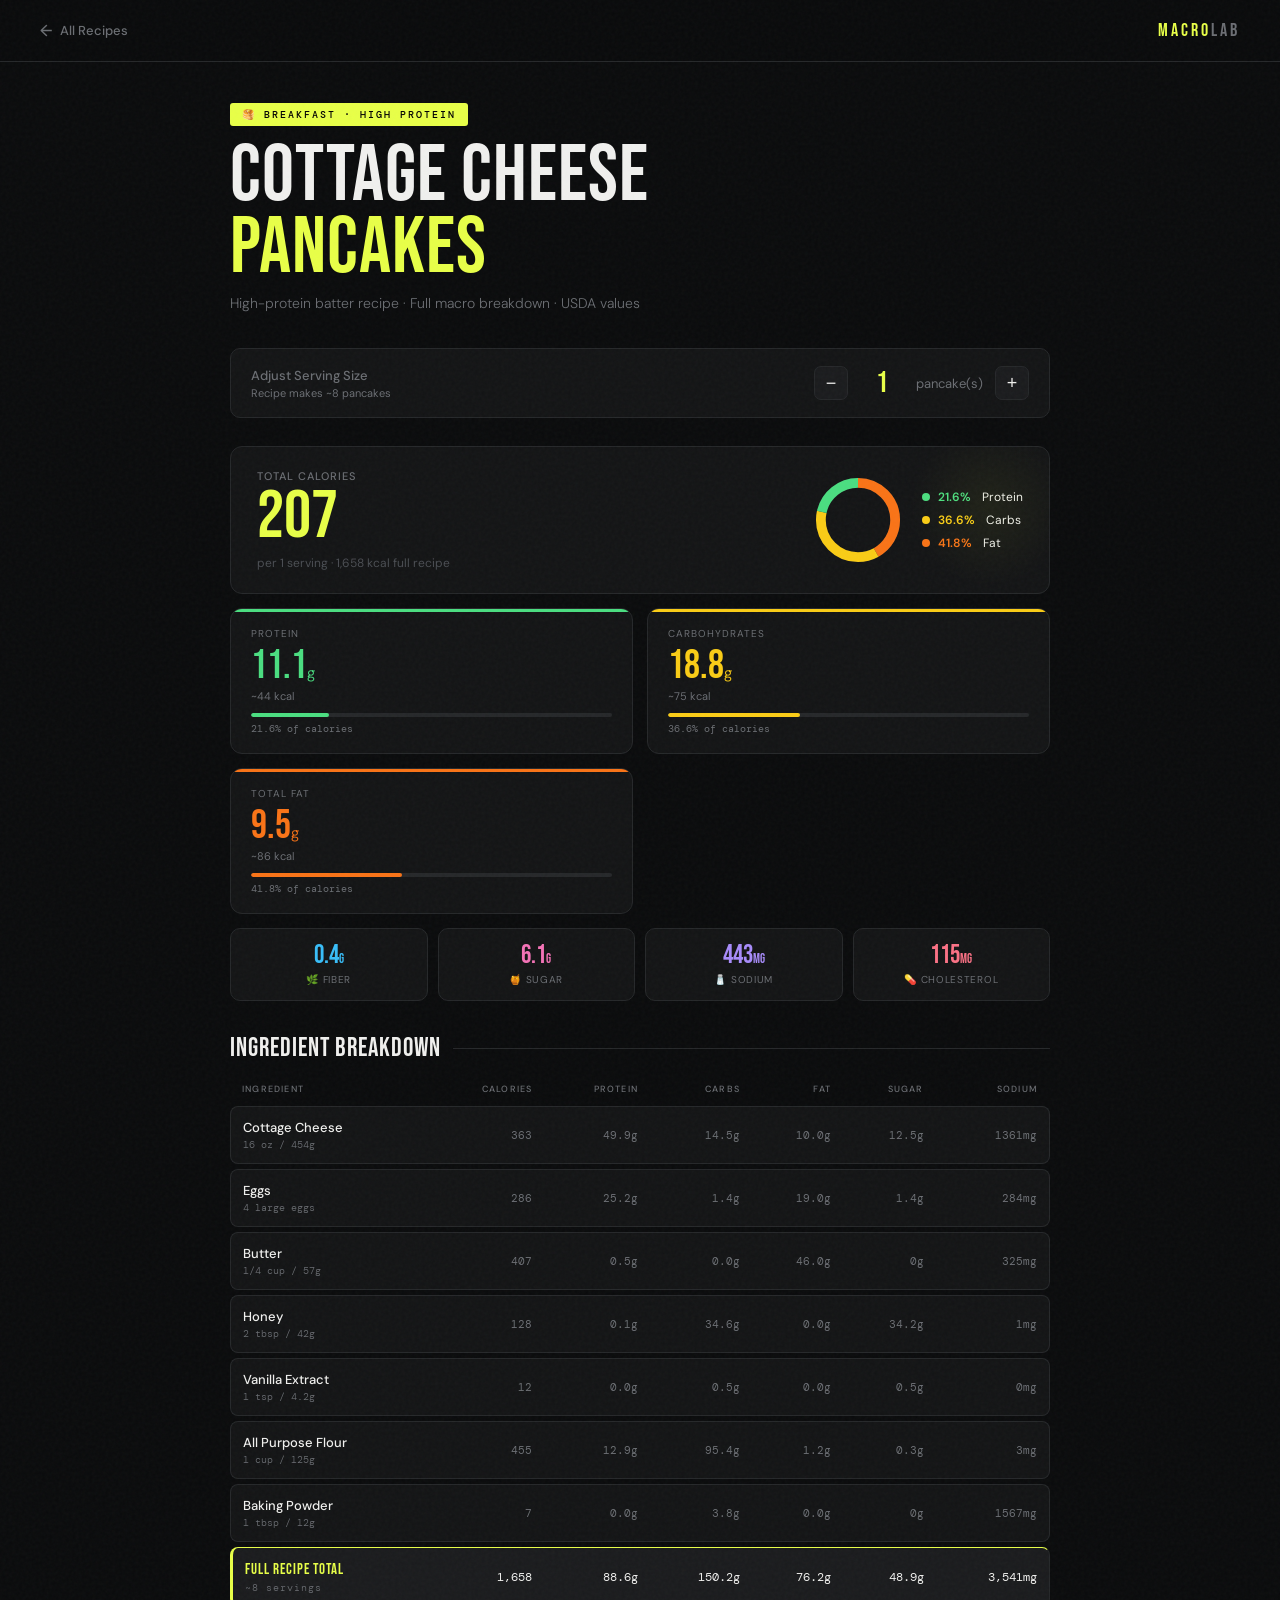
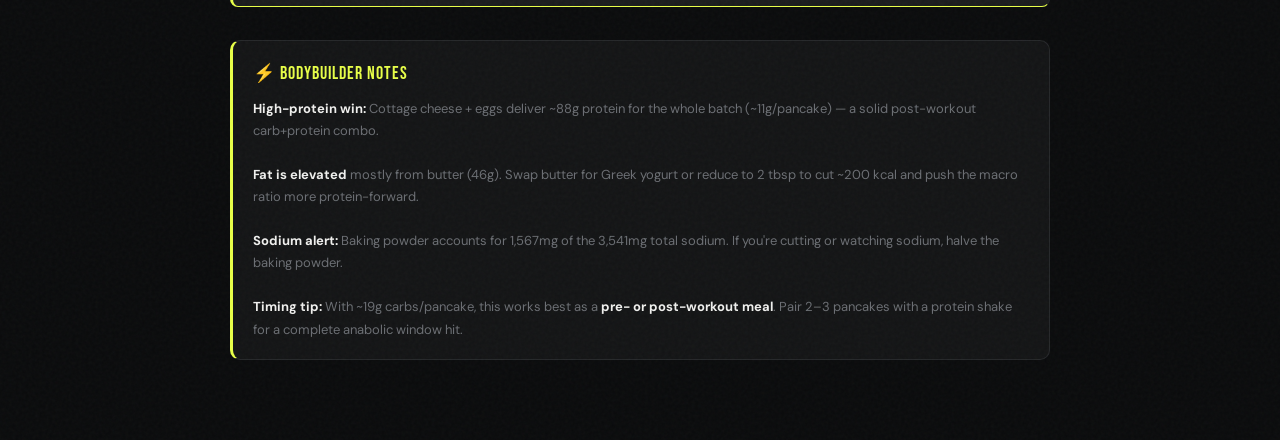
==== macro-lab/recipes/cottage-cheese-pancakes.html @ 325a2709 "added macro lab structure" ====
<!DOCTYPE html>
<html lang="en">
<head>
  <meta charset="UTF-8">
  <meta name="viewport" content="width=device-width, initial-scale=1.0">
  <title>Cottage Cheese Pancakes — MACRO LAB</title>
  <link rel="stylesheet" href="../styles/global.css">
  <style>
    /* Recipe-nav is slightly different from home nav */
    .recipe-nav {
      display: flex;
      align-items: center;
      justify-content: space-between;
      padding: 20px 40px;
      border-bottom: 1px solid var(--border);
      position: sticky; top: 0;
      background: rgba(10,11,12,0.92);
      backdrop-filter: blur(12px);
      z-index: 100;
    }
    @media (max-width: 640px) {
      .recipe-nav { padding: 16px 20px; }
    }
  </style>
</head>
<body class="fade-up">

  <!-- NAV -->
  <nav class="recipe-nav">
    <a href="../index.html" class="back-btn">
      <span class="back-arrow">←</span> All Recipes
    </a>
    <a href="../index.html" class="nav-logo" style="font-size:18px">MACRO<span>LAB</span></a>
  </nav>

  <div class="recipe-page-wrap">

    <!-- HEADER -->
    <div class="recipe-header">
      <div class="recipe-tag">🥞 Breakfast · High Protein</div>
      <div class="recipe-page-title">COTTAGE CHEESE<br><span>PANCAKES</span></div>
      <div class="recipe-page-sub">High-protein batter recipe · Full macro breakdown · USDA values</div>
    </div>

    <!-- SERVING TOGGLE -->
    <div class="serving-bar">
      <div>
        <div class="serving-label">Adjust Serving Size</div>
        <div class="serving-note">Recipe makes ~8 pancakes</div>
      </div>
      <div class="serving-controls">
        <button class="serving-btn serving-btn-minus">−</button>
        <div class="serving-count-display">1</div>
        <span class="serving-unit">pancake(s)</span>
        <button class="serving-btn serving-btn-plus">+</button>
      </div>
    </div>

    <!-- CALORIES + DONUT RING -->
    <div class="macro-hero">
      <div class="cal-card">
        <div>
          <div class="cal-label">Total Calories</div>
          <div class="cal-num" id="cal-display">207</div>
          <div class="cal-sub" id="cal-sub">per 1 serving · 1,658 kcal full recipe</div>
        </div>
        <div class="ring-wrap">
          <svg class="ring-svg" viewBox="0 0 90 90">
            <circle cx="45" cy="45" r="38" fill="none" stroke="#252729" stroke-width="10"/>
            <circle id="ring-fat"  cx="45" cy="45" r="38" fill="none" stroke="#f97316" stroke-width="10" stroke-dasharray="238.8" stroke-dashoffset="0" transform="rotate(-90 45 45)"/>
            <circle id="ring-carb" cx="45" cy="45" r="38" fill="none" stroke="#facc15" stroke-width="10" stroke-dasharray="238.8" stroke-dashoffset="0" transform="rotate(-90 45 45)"/>
            <circle id="ring-prot" cx="45" cy="45" r="38" fill="none" stroke="#4ade80" stroke-width="10" stroke-dasharray="238.8" stroke-dashoffset="0" transform="rotate(-90 45 45)"/>
          </svg>
          <div class="ring-legend">
            <div class="legend-item"><div class="legend-dot" style="background:#4ade80"></div><span style="color:#4ade80;font-weight:600">21.6%</span>&nbsp;Protein</div>
            <div class="legend-item"><div class="legend-dot" style="background:#facc15"></div><span style="color:#facc15;font-weight:600">36.6%</span>&nbsp;Carbs</div>
            <div class="legend-item"><div class="legend-dot" style="background:#f97316"></div><span style="color:#f97316;font-weight:600">41.8%</span>&nbsp;Fat</div>
          </div>
        </div>
      </div>

      <!-- PROTEIN -->
      <div class="macro-card">
        <div class="accent-line" style="background:var(--protein)"></div>
        <div class="m-label">Protein</div>
        <div class="m-val" style="color:var(--protein)"><span id="m-protein">11.1</span><span class="m-unit">g</span></div>
        <div class="m-cal" id="m-protein-cal">~44 kcal</div>
        <div class="m-pct-bar"><div class="m-pct-fill" style="background:var(--protein);width:21.6%"></div></div>
        <div class="m-pct-label">21.6% of calories</div>
      </div>

      <!-- CARBS -->
      <div class="macro-card">
        <div class="accent-line" style="background:var(--carbs)"></div>
        <div class="m-label">Carbohydrates</div>
        <div class="m-val" style="color:var(--carbs)"><span id="m-carbs">18.8</span><span class="m-unit">g</span></div>
        <div class="m-cal" id="m-carbs-cal">~75 kcal</div>
        <div class="m-pct-bar"><div class="m-pct-fill" style="background:var(--carbs);width:36.6%"></div></div>
        <div class="m-pct-label">36.6% of calories</div>
      </div>

      <!-- FAT -->
      <div class="macro-card">
        <div class="accent-line" style="background:var(--fat)"></div>
        <div class="m-label">Total Fat</div>
        <div class="m-val" style="color:var(--fat)"><span id="m-fat">9.5</span><span class="m-unit">g</span></div>
        <div class="m-cal" id="m-fat-cal">~86 kcal</div>
        <div class="m-pct-bar"><div class="m-pct-fill" style="background:var(--fat);width:41.8%"></div></div>
        <div class="m-pct-label">41.8% of calories</div>
      </div>
    </div>

    <!-- SECONDARY STATS -->
    <div class="secondary-grid">
      <div class="stat-card"><div class="s-val" id="s-fiber" style="color:var(--fiber)">0.4<span style="font-size:13px">g</span></div><div class="s-label">🌿 Fiber</div></div>
      <div class="stat-card"><div class="s-val" id="s-sugar" style="color:#f472b6">6.1<span style="font-size:13px">g</span></div><div class="s-label">🍯 Sugar</div></div>
      <div class="stat-card"><div class="s-val" id="s-sodium" style="color:#a78bfa">443<span style="font-size:13px">mg</span></div><div class="s-label">🧂 Sodium</div></div>
      <div class="stat-card"><div class="s-val" id="s-chol" style="color:#fb7185">115<span style="font-size:13px">mg</span></div><div class="s-label">💊 Cholesterol</div></div>
    </div>

    <!-- INGREDIENT TABLE -->
    <div class="r-section-title">Ingredient Breakdown</div>
    <table class="ing-table">
      <thead>
        <tr>
          <th>Ingredient</th>
          <th>Calories</th>
          <th>Protein</th>
          <th>Carbs</th>
          <th>Fat</th>
          <th>Sugar</th>
          <th>Sodium</th>
        </tr>
      </thead>
      <tbody>
        <tr><td>Cottage Cheese<span class="ing-sub">16 oz / 454g</span></td><td>363</td><td>49.9g</td><td>14.5g</td><td>10.0g</td><td>12.5g</td><td>1361mg</td></tr>
        <tr><td>Eggs<span class="ing-sub">4 large eggs</span></td><td>286</td><td>25.2g</td><td>1.4g</td><td>19.0g</td><td>1.4g</td><td>284mg</td></tr>
        <tr><td>Butter<span class="ing-sub">1/4 cup / 57g</span></td><td>407</td><td>0.5g</td><td>0.0g</td><td>46.0g</td><td>0g</td><td>325mg</td></tr>
        <tr><td>Honey<span class="ing-sub">2 tbsp / 42g</span></td><td>128</td><td>0.1g</td><td>34.6g</td><td>0.0g</td><td>34.2g</td><td>1mg</td></tr>
        <tr><td>Vanilla Extract<span class="ing-sub">1 tsp / 4.2g</span></td><td>12</td><td>0.0g</td><td>0.5g</td><td>0.0g</td><td>0.5g</td><td>0mg</td></tr>
        <tr><td>All Purpose Flour<span class="ing-sub">1 cup / 125g</span></td><td>455</td><td>12.9g</td><td>95.4g</td><td>1.2g</td><td>0.3g</td><td>3mg</td></tr>
        <tr><td>Baking Powder<span class="ing-sub">1 tbsp / 12g</span></td><td>7</td><td>0.0g</td><td>3.8g</td><td>0.0g</td><td>0g</td><td>1567mg</td></tr>
        <tr class="totals-row"><td>FULL RECIPE TOTAL<span class="ing-sub">~8 servings</span></td><td>1,658</td><td>88.6g</td><td>150.2g</td><td>76.2g</td><td>48.9g</td><td>3,541mg</td></tr>
      </tbody>
    </table>

    <!-- BODYBUILDER NOTES -->
    <div class="tip-box">
      <div class="tip-title">⚡ Bodybuilder Notes</div>
      <strong>High-protein win:</strong> Cottage cheese + eggs deliver ~88g protein for the whole batch (~11g/pancake) — a solid post-workout carb+protein combo.<br><br>
      <strong>Fat is elevated</strong> mostly from butter (46g). Swap butter for Greek yogurt or reduce to 2 tbsp to cut ~200 kcal and push the macro ratio more protein-forward.<br><br>
      <strong>Sodium alert:</strong> Baking powder accounts for 1,567mg of the 3,541mg total sodium. If you're cutting or watching sodium, halve the baking powder.<br><br>
      <strong>Timing tip:</strong> With ~19g carbs/pancake, this works best as a <strong>pre- or post-workout meal</strong>. Pair 2–3 pancakes with a protein shake for a complete anabolic window hit.
    </div>

  </div><!-- end .recipe-page-wrap -->

  <script src="../js/nav.js"></script>
  <script>
    // ── RECIPE DATA ──────────────────────────────────────────
    const FULL = {
      cal: 1658, protein: 88.6, carbs: 150.2, fat: 76.2,
      fiber: 3.5, sugar: 48.9, sodium: 3541, chol: 920
    };
    const SERVINGS_TOTAL = 8;

    // ── DONUT RING ───────────────────────────────────────────
    renderDonutRing([
      { id: 'ring-fat',  pct: 0.418, color: '#f97316' },
      { id: 'ring-carb', pct: 0.366, color: '#facc15' },
      { id: 'ring-prot', pct: 0.216, color: '#4ade80' },
    ]);

    // ── SERVING SCALER ───────────────────────────────────────
    function updateDisplay(serving, total, data) {
      const s = serving, f = total;
      const fmt = v => v.toFixed(1);
      document.getElementById('cal-display').textContent    = Math.round(data.cal * s / f);
      document.getElementById('cal-sub').textContent        = `per ${s} serving(s) · 1,658 kcal full recipe`;
      document.getElementById('m-protein').textContent      = fmt(data.protein * s / f);
      document.getElementById('m-carbs').textContent        = fmt(data.carbs   * s / f);
      document.getElementById('m-fat').textContent          = fmt(data.fat     * s / f);
      document.getElementById('m-protein-cal').textContent  = `~${Math.round(data.protein * s / f * 4)} kcal`;
      document.getElementById('m-carbs-cal').textContent    = `~${Math.round(data.carbs   * s / f * 4)} kcal`;
      document.getElementById('m-fat-cal').textContent      = `~${Math.round(data.fat     * s / f * 9)} kcal`;
      document.getElementById('s-fiber').innerHTML  = fmt(data.fiber  * s / f) + '<span style="font-size:13px">g</span>';
      document.getElementById('s-sugar').innerHTML  = fmt(data.sugar  * s / f) + '<span style="font-size:13px">g</span>';
      document.getElementById('s-sodium').innerHTML = Math.round(data.sodium * s / f) + '<span style="font-size:13px">mg</span>';
      document.getElementById('s-chol').innerHTML   = Math.round(data.chol   * s / f) + '<span style="font-size:13px">mg</span>';
    }

    initServingScaler({
      total: FULL,
      servingsTotal: SERVINGS_TOTAL,
      update: updateDisplay
    });
  </script>

</body>
</html>
---- macro-lab/styles/global.css ----
/* ============================================================
   MACRO LAB — Global Styles
   Shared across index.html and all recipe pages
   ============================================================ */

@import url('https://fonts.googleapis.com/css2?family=Bebas+Neue&family=DM+Sans:ital,wght@0,300;0,400;0,500;0,600;1,300&family=DM+Mono:wght@400;500&display=swap');

:root {
  --bg: #0a0b0c;
  --surface: #131415;
  --surface2: #1a1b1d;
  --surface3: #212224;
  --border: #252729;
  --border2: #2e3032;
  --protein: #4ade80;
  --carbs: #facc15;
  --fat: #f97316;
  --fiber: #38bdf8;
  --accent: #e8ff47;
  --accent2: #c8df27;
  --text: #f0f0ee;
  --muted: #6b6e73;
  --muted2: #4a4d52;
}

* { margin: 0; padding: 0; box-sizing: border-box; }

body {
  background: var(--bg);
  color: var(--text);
  font-family: 'DM Sans', sans-serif;
  min-height: 100vh;
  overflow-x: hidden;
}

/* NOISE OVERLAY */
body::before {
  content: '';
  position: fixed; inset: 0;
  background-image: url("data:image/svg+xml,%3Csvg viewBox='0 0 512 512' xmlns='http://www.w3.org/2000/svg'%3E%3Cfilter id='n'%3E%3CfeTurbulence type='fractalNoise' baseFrequency='0.75' numOctaves='4' stitchTiles='stitch'/%3E%3C/filter%3E%3Crect width='100%25' height='100%25' filter='url(%23n)' opacity='0.035'/%3E%3C/svg%3E");
  pointer-events: none; z-index: 9999;
}

/* FADE IN ANIMATION */
@keyframes fadeUp {
  from { opacity: 0; transform: translateY(20px); }
  to   { opacity: 1; transform: translateY(0); }
}
.fade-up { animation: fadeUp 0.5s ease both; }

/* ============================================================
   SHARED NAV
   ============================================================ */
.nav {
  display: flex;
  align-items: center;
  justify-content: space-between;
  padding: 24px 40px;
  border-bottom: 1px solid var(--border);
  position: sticky; top: 0;
  background: rgba(10,11,12,0.92);
  backdrop-filter: blur(12px);
  z-index: 100;
}
.nav-logo {
  font-family: 'Bebas Neue', sans-serif;
  font-size: 24px;
  letter-spacing: 3px;
  color: var(--accent);
  text-decoration: none;
}
.nav-logo span { color: var(--muted); }

.btn-add {
  background: var(--accent);
  color: #000;
  border: none;
  font-family: 'DM Mono', monospace;
  font-size: 11px;
  font-weight: 500;
  letter-spacing: 1.5px;
  padding: 10px 18px;
  border-radius: 6px;
  cursor: pointer;
  text-transform: uppercase;
  transition: all 0.15s;
  text-decoration: none;
  display: inline-block;
}
.btn-add:hover { background: var(--accent2); transform: translateY(-1px); }

.back-btn {
  display: flex;
  align-items: center;
  gap: 8px;
  font-size: 13px;
  font-weight: 500;
  color: var(--muted);
  cursor: pointer;
  border: none;
  background: none;
  transition: color 0.15s;
  padding: 0;
  text-decoration: none;
}
.back-btn:hover { color: var(--text); }
.back-btn:hover .back-arrow { transform: translateX(-3px); }
.back-arrow { font-size: 16px; transition: transform 0.15s; display: inline-block; }

/* ============================================================
   RECIPE PAGE — Macro Dashboard Styles
   Used by every recipe page
   ============================================================ */
.recipe-page-wrap { max-width: 900px; margin: 0 auto; padding: 40px 40px 80px; }

.recipe-header { margin-bottom: 36px; }
.recipe-tag {
  display: inline-flex;
  align-items: center;
  gap: 6px;
  background: var(--accent);
  color: #000;
  font-family: 'DM Mono', monospace;
  font-size: 10px;
  font-weight: 500;
  letter-spacing: 2px;
  padding: 5px 12px;
  border-radius: 3px;
  margin-bottom: 14px;
  text-transform: uppercase;
}
.recipe-page-title {
  font-family: 'Bebas Neue', sans-serif;
  font-size: clamp(48px, 7vw, 80px);
  line-height: 0.9;
  letter-spacing: 1px;
  margin-bottom: 10px;
}
.recipe-page-title span { color: var(--accent); }
.recipe-page-sub { color: var(--muted); font-size: 14px; font-weight: 300; }

/* SERVING TOGGLE */
.serving-bar {
  background: var(--surface);
  border: 1px solid var(--border);
  border-radius: 10px;
  padding: 16px 20px;
  display: flex;
  align-items: center;
  justify-content: space-between;
  margin-bottom: 28px;
  flex-wrap: wrap;
  gap: 12px;
}
.serving-label { font-size: 13px; color: var(--muted); font-weight: 500; }
.serving-note  { font-size: 11px; color: var(--muted); margin-top: 2px; }
.serving-controls { display: flex; align-items: center; gap: 12px; }
.serving-btn {
  width: 34px; height: 34px;
  border-radius: 7px;
  border: 1px solid var(--border);
  background: var(--surface2);
  color: var(--text);
  font-size: 18px;
  cursor: pointer;
  display: flex; align-items: center; justify-content: center;
  transition: all 0.15s;
}
.serving-btn:hover { border-color: var(--accent); color: var(--accent); }
.serving-count-display {
  font-family: 'Bebas Neue', sans-serif;
  font-size: 30px;
  min-width: 44px;
  text-align: center;
  color: var(--accent);
}
.serving-unit { color: var(--muted); font-size: 13px; }

/* MACRO HERO GRID */
.macro-hero { display: grid; grid-template-columns: 1fr 1fr; gap: 14px; margin-bottom: 14px; }

.cal-card {
  grid-column: 1 / -1;
  background: var(--surface);
  border: 1px solid var(--border);
  border-radius: 12px;
  padding: 22px 26px;
  display: flex;
  align-items: center;
  justify-content: space-between;
  position: relative;
  overflow: hidden;
}
.cal-card::before {
  content: '';
  position: absolute; right: -20px; top: -20px;
  width: 160px; height: 160px;
  background: radial-gradient(circle, rgba(232,255,71,0.06) 0%, transparent 70%);
  border-radius: 50%;
  pointer-events: none;
}
.cal-num {
  font-family: 'Bebas Neue', sans-serif;
  font-size: 68px;
  line-height: 1;
  color: var(--accent);
}
.cal-label { font-size: 11px; color: var(--muted); font-weight: 500; letter-spacing: 1px; text-transform: uppercase; }
.cal-sub    { font-size: 12px; color: var(--muted2); margin-top: 4px; }

.ring-wrap  { display: flex; align-items: center; gap: 20px; }
.ring-svg   { width: 88px; height: 88px; }
.ring-legend { display: flex; flex-direction: column; gap: 7px; }
.legend-item { display: flex; align-items: center; gap: 8px; font-size: 12px; }
.legend-dot  { width: 8px; height: 8px; border-radius: 50%; flex-shrink: 0; }

/* MACRO CARDS */
.macro-card {
  background: var(--surface);
  border: 1px solid var(--border);
  border-radius: 12px;
  padding: 18px 20px;
  position: relative;
  overflow: hidden;
}
.macro-card .accent-line {
  position: absolute; top: 0; left: 0; right: 0;
  height: 3px; border-radius: 12px 12px 0 0;
}
.macro-card .m-label { font-size: 10px; color: var(--muted); letter-spacing: 1px; text-transform: uppercase; margin-bottom: 6px; }
.macro-card .m-val   { font-family: 'Bebas Neue', sans-serif; font-size: 40px; line-height: 1; margin-bottom: 3px; }
.macro-card .m-unit  { font-family: 'DM Sans', sans-serif; font-size: 15px; font-weight: 300; }
.macro-card .m-cal   { font-size: 11px; color: var(--muted); margin-bottom: 10px; }
.macro-card .m-pct-bar  { height: 4px; background: var(--border); border-radius: 4px; overflow: hidden; }
.macro-card .m-pct-fill { height: 100%; border-radius: 4px; transition: width 0.6s cubic-bezier(.4,0,.2,1); }
.macro-card .m-pct-label { font-size: 10px; color: var(--muted); margin-top: 5px; font-family: 'DM Mono', monospace; }

/* SECONDARY STAT CARDS */
.secondary-grid { display: grid; grid-template-columns: repeat(4,1fr); gap: 10px; margin-top: 14px; }
.stat-card {
  background: var(--surface); border: 1px solid var(--border);
  border-radius: 10px; padding: 14px; text-align: center;
}
.stat-card .s-val  { font-family: 'Bebas Neue', sans-serif; font-size: 26px; line-height: 1; }
.stat-card .s-label { font-size: 10px; color: var(--muted); margin-top: 4px; text-transform: uppercase; letter-spacing: 0.7px; }

/* INGREDIENT TABLE */
.r-section-title {
  font-family: 'Bebas Neue', sans-serif;
  font-size: 26px; letter-spacing: 1px;
  margin: 32px 0 14px; color: var(--text);
  display: flex; align-items: center; gap: 12px;
}
.r-section-title::after { content: ''; flex: 1; height: 1px; background: var(--border); }

.ing-table { width: 100%; border-collapse: separate; border-spacing: 0 5px; }
.ing-table th {
  font-size: 9px; color: var(--muted); text-transform: uppercase;
  letter-spacing: 1.2px; padding: 0 12px 6px; text-align: right; font-weight: 500;
}
.ing-table th:first-child { text-align: left; }
.ing-table td {
  background: var(--surface); padding: 12px;
  text-align: right; font-family: 'DM Mono', monospace;
  font-size: 11px; color: var(--muted);
  border-top: 1px solid var(--border); border-bottom: 1px solid var(--border);
}
.ing-table td:first-child {
  text-align: left; font-family: 'DM Sans', sans-serif;
  font-size: 13px; color: var(--text); font-weight: 500;
  border-left: 1px solid var(--border); border-radius: 8px 0 0 8px;
}
.ing-table td:last-child { border-right: 1px solid var(--border); border-radius: 0 8px 8px 0; }
.ing-sub { font-size: 10px; color: var(--muted); font-weight: 300; font-family: 'DM Mono', monospace; display: block; margin-top: 2px; }
.totals-row td { background: var(--surface2); color: var(--text); border-color: var(--accent); font-size: 12px; }
.totals-row td:first-child {
  font-family: 'Bebas Neue', sans-serif; font-size: 15px;
  letter-spacing: 1px; color: var(--accent); border-left: 3px solid var(--accent);
}

/* TIP BOX */
.tip-box {
  background: var(--surface); border: 1px solid var(--border);
  border-left: 3px solid var(--accent); border-radius: 10px;
  padding: 18px 20px; margin-top: 28px;
  font-size: 13px; line-height: 1.7; color: var(--muted);
}
.tip-box strong { color: var(--text); }
.tip-title { font-family: 'Bebas Neue', sans-serif; font-size: 18px; color: var(--accent); margin-bottom: 8px; letter-spacing: 1px; }

/* ============================================================
   RESPONSIVE
   ============================================================ */
@media (max-width: 640px) {
  .nav, .recipe-nav { padding: 16px 20px; }
  .macro-hero { grid-template-columns: 1fr; }
  .secondary-grid { grid-template-columns: repeat(2,1fr); }
  .recipe-page-wrap { padding: 24px 20px 60px; }
  .cal-card { flex-direction: column; align-items: flex-start; gap: 16px; }
}
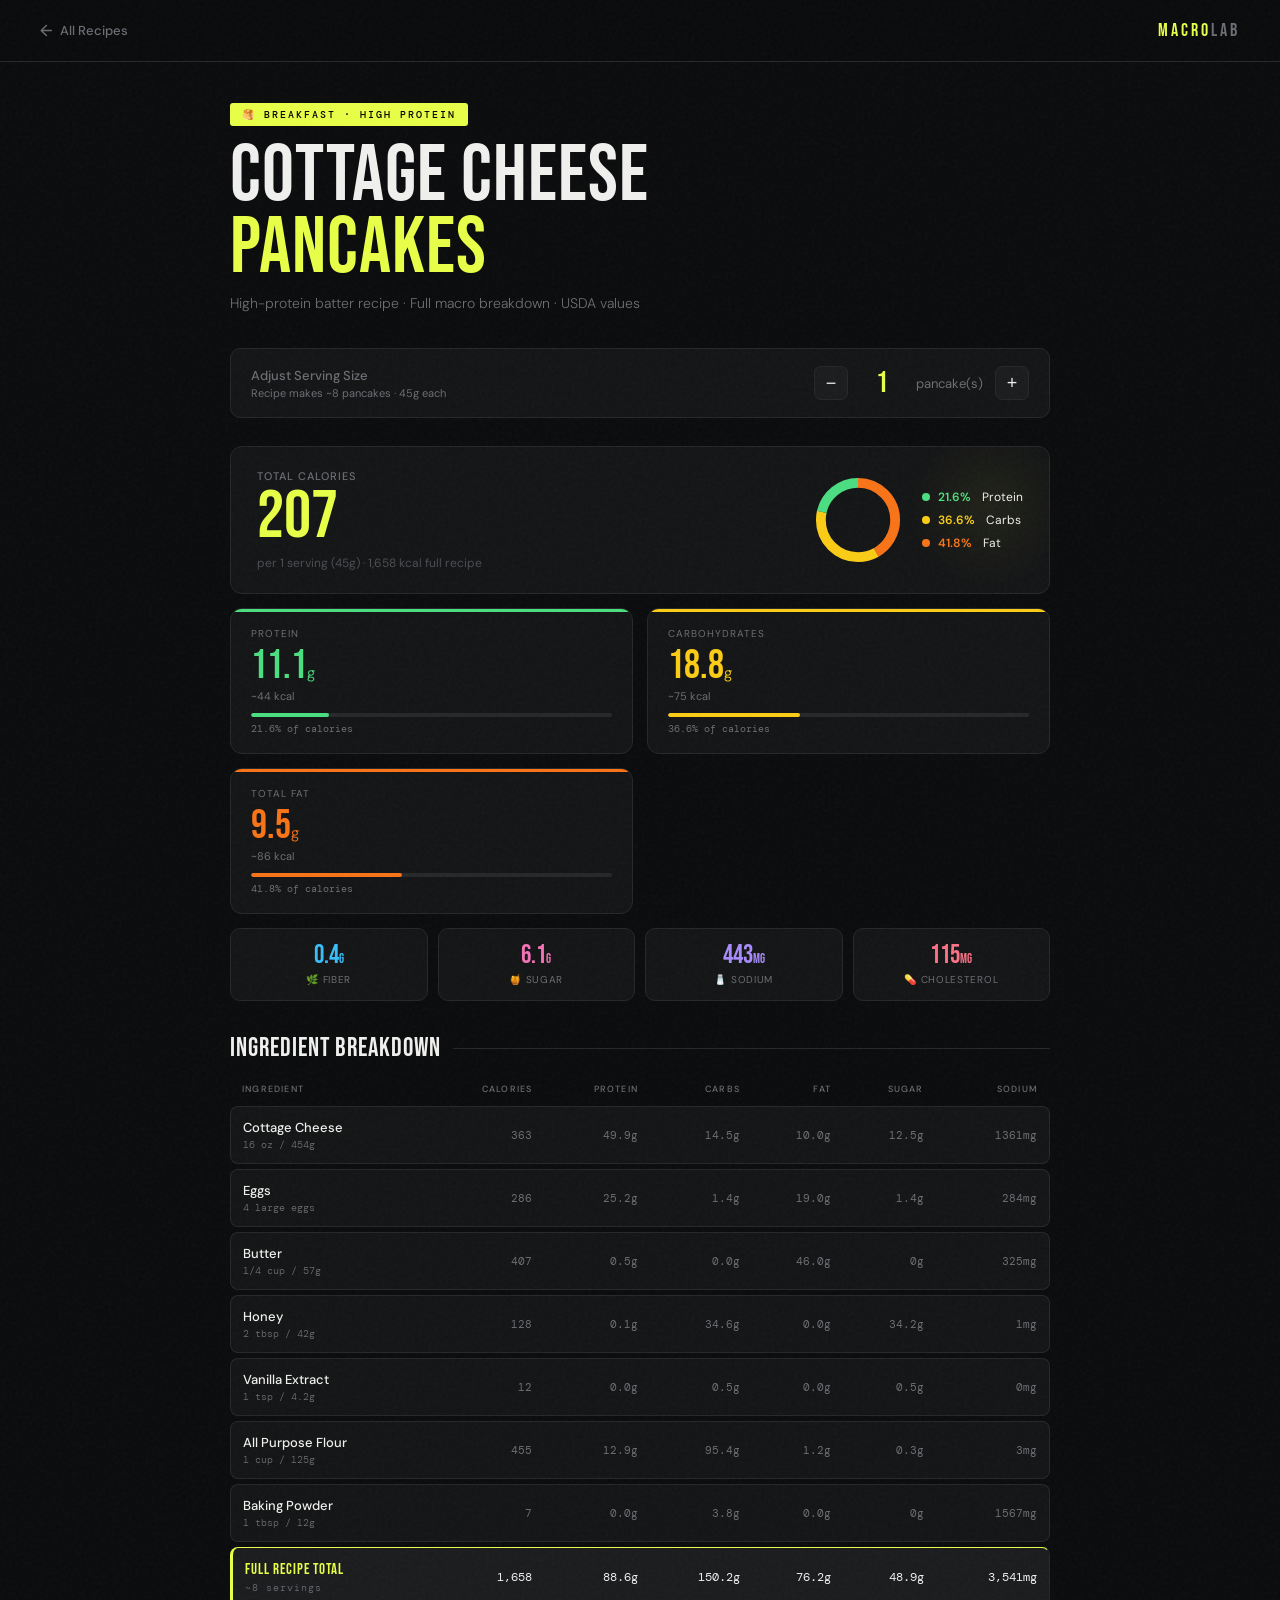
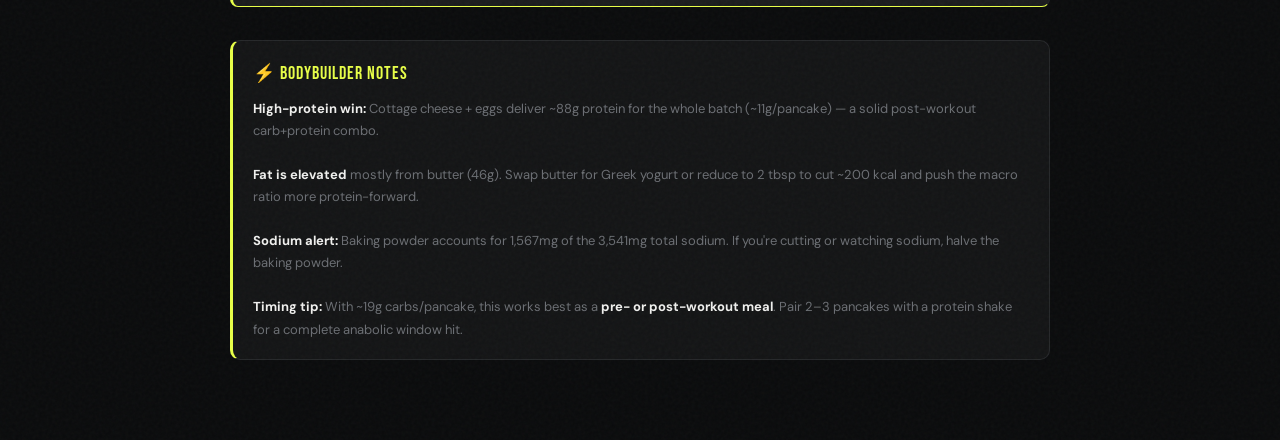
==== commit 585da5bf: "added new recipe and fixed cottage cheese recipe" ====
--- a/macro-lab/recipes/cottage-cheese-pancakes.html
+++ b/macro-lab/recipes/cottage-cheese-pancakes.html
@@ -46,7 +46,7 @@
     <div class="serving-bar">
       <div>
         <div class="serving-label">Adjust Serving Size</div>
-        <div class="serving-note">Recipe makes ~8 pancakes</div>
+        <div class="serving-note">Recipe makes ~8 pancakes · 45g each</div>
       </div>
       <div class="serving-controls">
         <button class="serving-btn serving-btn-minus">−</button>
@@ -62,7 +62,7 @@
         <div>
           <div class="cal-label">Total Calories</div>
           <div class="cal-num" id="cal-display">207</div>
-          <div class="cal-sub" id="cal-sub">per 1 serving · 1,658 kcal full recipe</div>
+          <div class="cal-sub" id="cal-sub">per 1 serving (45g) · 1,658 kcal full recipe</div>
         </div>
         <div class="ring-wrap">
           <svg class="ring-svg" viewBox="0 0 90 90">
@@ -176,7 +176,7 @@
       const s = serving, f = total;
       const fmt = v => v.toFixed(1);
       document.getElementById('cal-display').textContent    = Math.round(data.cal * s / f);
-      document.getElementById('cal-sub').textContent        = `per ${s} serving(s) · 1,658 kcal full recipe`;
+      document.getElementById('cal-sub').textContent        = `per ${s} serving(s) (${s * 45}g) · 1,658 kcal full recipe`;
       document.getElementById('m-protein').textContent      = fmt(data.protein * s / f);
       document.getElementById('m-carbs').textContent        = fmt(data.carbs   * s / f);
       document.getElementById('m-fat').textContent          = fmt(data.fat     * s / f);
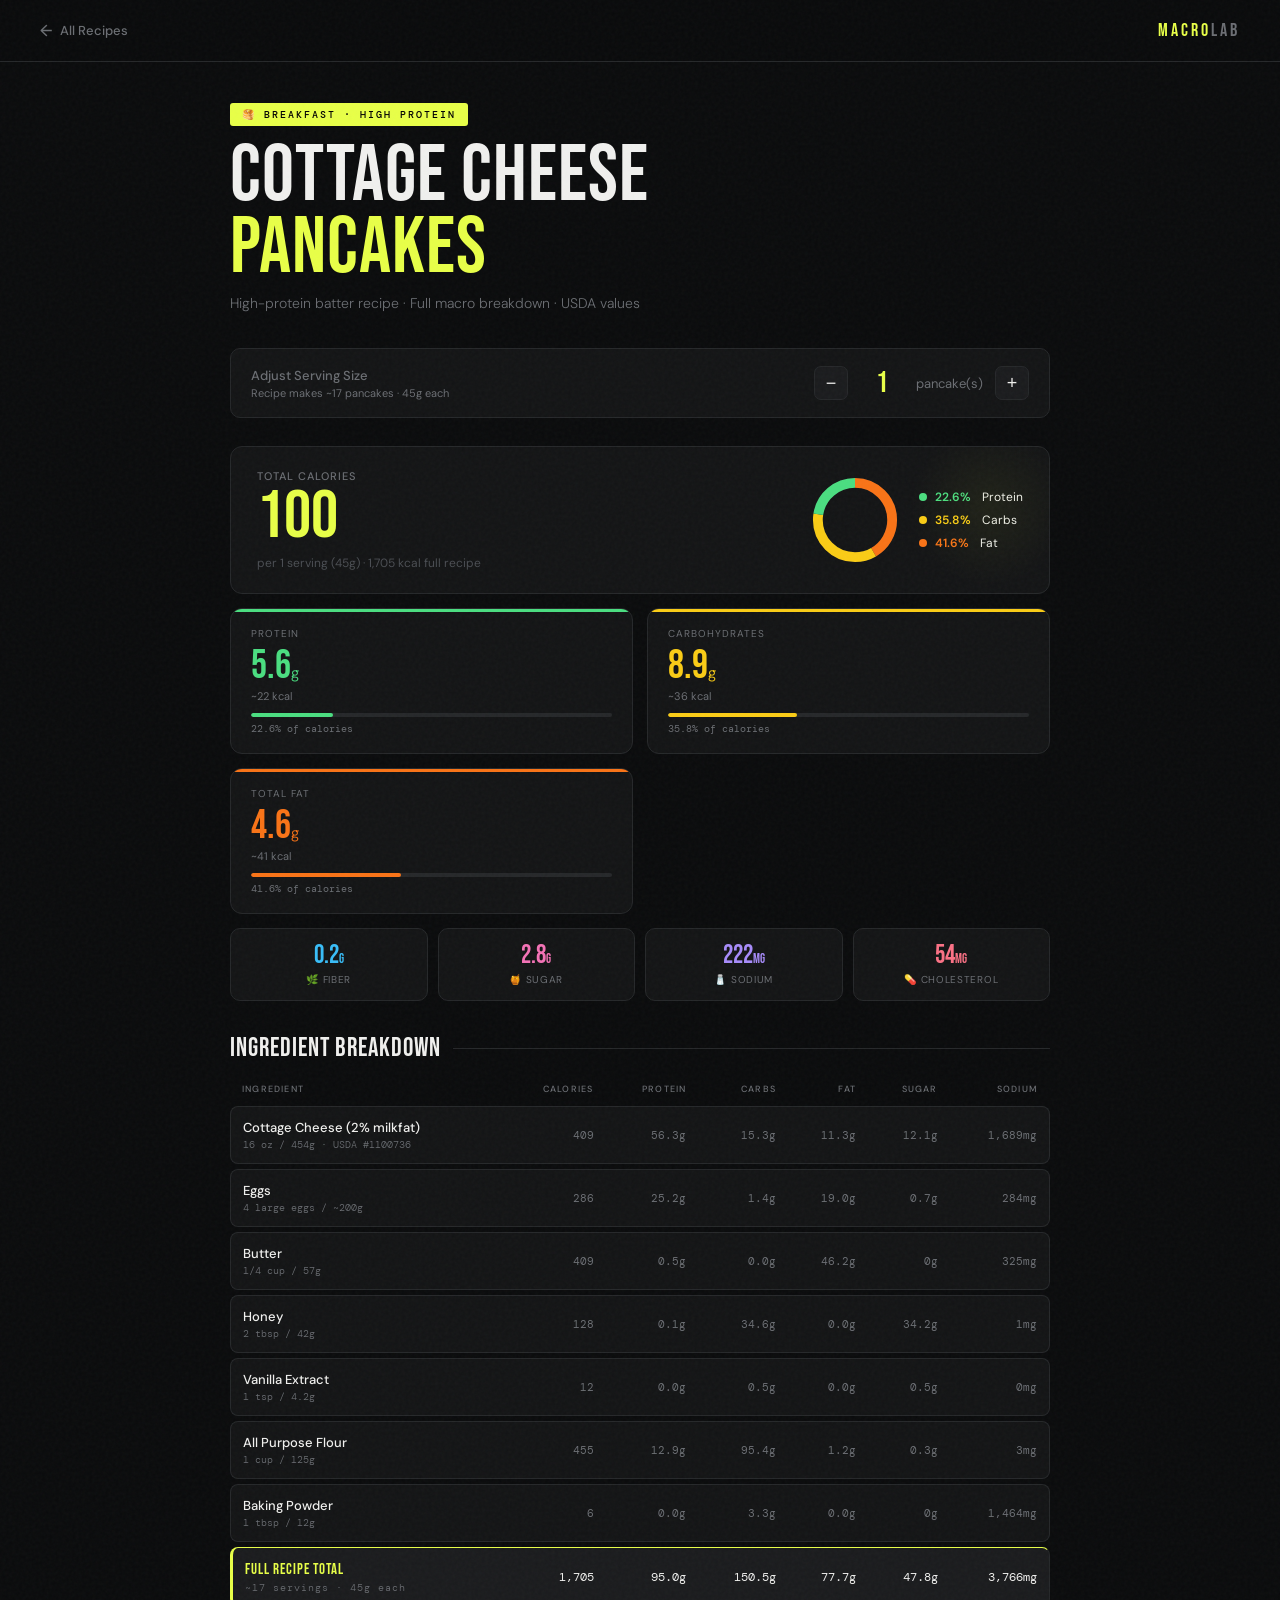
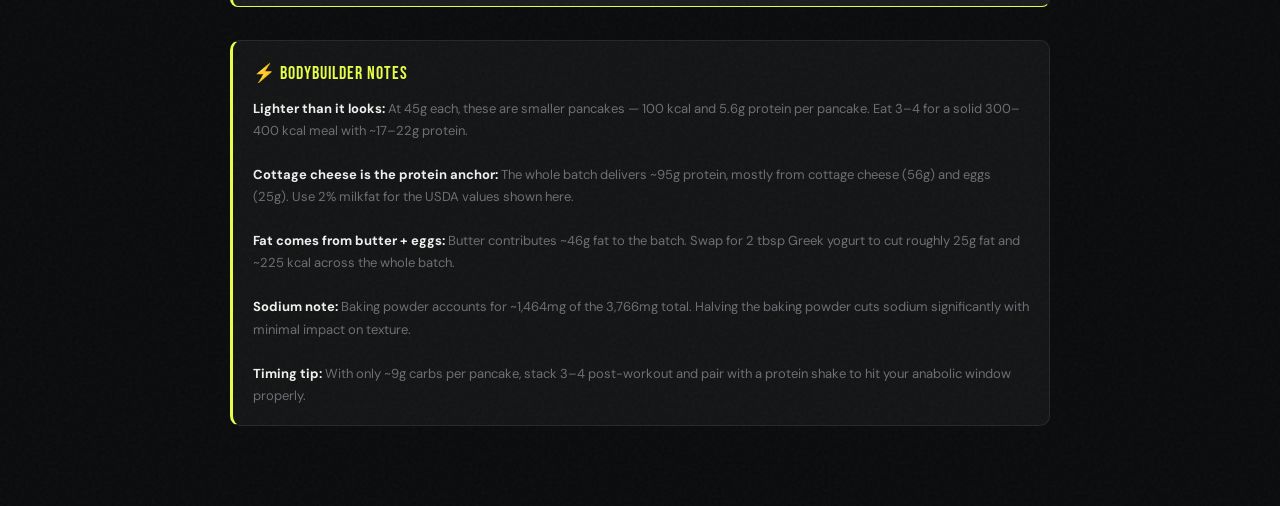
==== commit b93e5d75: "corrected recipe" ====
--- a/macro-lab/recipes/cottage-cheese-pancakes.html
+++ b/macro-lab/recipes/cottage-cheese-pancakes.html
@@ -46,7 +46,7 @@
     <div class="serving-bar">
       <div>
         <div class="serving-label">Adjust Serving Size</div>
-        <div class="serving-note">Recipe makes ~8 pancakes · 45g each</div>
+        <div class="serving-note">Recipe makes ~17 pancakes · 45g each</div>
       </div>
       <div class="serving-controls">
         <button class="serving-btn serving-btn-minus">−</button>
@@ -61,8 +61,8 @@
       <div class="cal-card">
         <div>
           <div class="cal-label">Total Calories</div>
-          <div class="cal-num" id="cal-display">207</div>
-          <div class="cal-sub" id="cal-sub">per 1 serving (45g) · 1,658 kcal full recipe</div>
+          <div class="cal-num" id="cal-display">100</div>
+          <div class="cal-sub" id="cal-sub">per 1 serving (45g) · 1,705 kcal full recipe</div>
         </div>
         <div class="ring-wrap">
           <svg class="ring-svg" viewBox="0 0 90 90">
@@ -72,9 +72,9 @@
             <circle id="ring-prot" cx="45" cy="45" r="38" fill="none" stroke="#4ade80" stroke-width="10" stroke-dasharray="238.8" stroke-dashoffset="0" transform="rotate(-90 45 45)"/>
           </svg>
           <div class="ring-legend">
-            <div class="legend-item"><div class="legend-dot" style="background:#4ade80"></div><span style="color:#4ade80;font-weight:600">21.6%</span>&nbsp;Protein</div>
-            <div class="legend-item"><div class="legend-dot" style="background:#facc15"></div><span style="color:#facc15;font-weight:600">36.6%</span>&nbsp;Carbs</div>
-            <div class="legend-item"><div class="legend-dot" style="background:#f97316"></div><span style="color:#f97316;font-weight:600">41.8%</span>&nbsp;Fat</div>
+            <div class="legend-item"><div class="legend-dot" style="background:#4ade80"></div><span style="color:#4ade80;font-weight:600">22.6%</span>&nbsp;Protein</div>
+            <div class="legend-item"><div class="legend-dot" style="background:#facc15"></div><span style="color:#facc15;font-weight:600">35.8%</span>&nbsp;Carbs</div>
+            <div class="legend-item"><div class="legend-dot" style="background:#f97316"></div><span style="color:#f97316;font-weight:600">41.6%</span>&nbsp;Fat</div>
           </div>
         </div>
       </div>
@@ -83,39 +83,39 @@
       <div class="macro-card">
         <div class="accent-line" style="background:var(--protein)"></div>
         <div class="m-label">Protein</div>
-        <div class="m-val" style="color:var(--protein)"><span id="m-protein">11.1</span><span class="m-unit">g</span></div>
-        <div class="m-cal" id="m-protein-cal">~44 kcal</div>
-        <div class="m-pct-bar"><div class="m-pct-fill" style="background:var(--protein);width:21.6%"></div></div>
-        <div class="m-pct-label">21.6% of calories</div>
+        <div class="m-val" style="color:var(--protein)"><span id="m-protein">5.6</span><span class="m-unit">g</span></div>
+        <div class="m-cal" id="m-protein-cal">~22 kcal</div>
+        <div class="m-pct-bar"><div class="m-pct-fill" style="background:var(--protein);width:22.6%"></div></div>
+        <div class="m-pct-label">22.6% of calories</div>
       </div>
 
       <!-- CARBS -->
       <div class="macro-card">
         <div class="accent-line" style="background:var(--carbs)"></div>
         <div class="m-label">Carbohydrates</div>
-        <div class="m-val" style="color:var(--carbs)"><span id="m-carbs">18.8</span><span class="m-unit">g</span></div>
-        <div class="m-cal" id="m-carbs-cal">~75 kcal</div>
-        <div class="m-pct-bar"><div class="m-pct-fill" style="background:var(--carbs);width:36.6%"></div></div>
-        <div class="m-pct-label">36.6% of calories</div>
+        <div class="m-val" style="color:var(--carbs)"><span id="m-carbs">8.9</span><span class="m-unit">g</span></div>
+        <div class="m-cal" id="m-carbs-cal">~36 kcal</div>
+        <div class="m-pct-bar"><div class="m-pct-fill" style="background:var(--carbs);width:35.8%"></div></div>
+        <div class="m-pct-label">35.8% of calories</div>
       </div>
 
       <!-- FAT -->
       <div class="macro-card">
         <div class="accent-line" style="background:var(--fat)"></div>
         <div class="m-label">Total Fat</div>
-        <div class="m-val" style="color:var(--fat)"><span id="m-fat">9.5</span><span class="m-unit">g</span></div>
-        <div class="m-cal" id="m-fat-cal">~86 kcal</div>
-        <div class="m-pct-bar"><div class="m-pct-fill" style="background:var(--fat);width:41.8%"></div></div>
-        <div class="m-pct-label">41.8% of calories</div>
+        <div class="m-val" style="color:var(--fat)"><span id="m-fat">4.6</span><span class="m-unit">g</span></div>
+        <div class="m-cal" id="m-fat-cal">~41 kcal</div>
+        <div class="m-pct-bar"><div class="m-pct-fill" style="background:var(--fat);width:41.6%"></div></div>
+        <div class="m-pct-label">41.6% of calories</div>
       </div>
     </div>
 
     <!-- SECONDARY STATS -->
     <div class="secondary-grid">
-      <div class="stat-card"><div class="s-val" id="s-fiber" style="color:var(--fiber)">0.4<span style="font-size:13px">g</span></div><div class="s-label">🌿 Fiber</div></div>
-      <div class="stat-card"><div class="s-val" id="s-sugar" style="color:#f472b6">6.1<span style="font-size:13px">g</span></div><div class="s-label">🍯 Sugar</div></div>
-      <div class="stat-card"><div class="s-val" id="s-sodium" style="color:#a78bfa">443<span style="font-size:13px">mg</span></div><div class="s-label">🧂 Sodium</div></div>
-      <div class="stat-card"><div class="s-val" id="s-chol" style="color:#fb7185">115<span style="font-size:13px">mg</span></div><div class="s-label">💊 Cholesterol</div></div>
+      <div class="stat-card"><div class="s-val" id="s-fiber" style="color:var(--fiber)">0.2<span style="font-size:13px">g</span></div><div class="s-label">🌿 Fiber</div></div>
+      <div class="stat-card"><div class="s-val" id="s-sugar" style="color:#f472b6">2.8<span style="font-size:13px">g</span></div><div class="s-label">🍯 Sugar</div></div>
+      <div class="stat-card"><div class="s-val" id="s-sodium" style="color:#a78bfa">222<span style="font-size:13px">mg</span></div><div class="s-label">🧂 Sodium</div></div>
+      <div class="stat-card"><div class="s-val" id="s-chol" style="color:#fb7185">54<span style="font-size:13px">mg</span></div><div class="s-label">💊 Cholesterol</div></div>
     </div>
 
     <!-- INGREDIENT TABLE -->
@@ -133,24 +133,25 @@
         </tr>
       </thead>
       <tbody>
-        <tr><td>Cottage Cheese<span class="ing-sub">16 oz / 454g</span></td><td>363</td><td>49.9g</td><td>14.5g</td><td>10.0g</td><td>12.5g</td><td>1361mg</td></tr>
-        <tr><td>Eggs<span class="ing-sub">4 large eggs</span></td><td>286</td><td>25.2g</td><td>1.4g</td><td>19.0g</td><td>1.4g</td><td>284mg</td></tr>
-        <tr><td>Butter<span class="ing-sub">1/4 cup / 57g</span></td><td>407</td><td>0.5g</td><td>0.0g</td><td>46.0g</td><td>0g</td><td>325mg</td></tr>
+        <tr><td>Cottage Cheese (2% milkfat)<span class="ing-sub">16 oz / 454g · USDA #1100736</span></td><td>409</td><td>56.3g</td><td>15.3g</td><td>11.3g</td><td>12.1g</td><td>1,689mg</td></tr>
+        <tr><td>Eggs<span class="ing-sub">4 large eggs / ~200g</span></td><td>286</td><td>25.2g</td><td>1.4g</td><td>19.0g</td><td>0.7g</td><td>284mg</td></tr>
+        <tr><td>Butter<span class="ing-sub">1/4 cup / 57g</span></td><td>409</td><td>0.5g</td><td>0.0g</td><td>46.2g</td><td>0g</td><td>325mg</td></tr>
         <tr><td>Honey<span class="ing-sub">2 tbsp / 42g</span></td><td>128</td><td>0.1g</td><td>34.6g</td><td>0.0g</td><td>34.2g</td><td>1mg</td></tr>
         <tr><td>Vanilla Extract<span class="ing-sub">1 tsp / 4.2g</span></td><td>12</td><td>0.0g</td><td>0.5g</td><td>0.0g</td><td>0.5g</td><td>0mg</td></tr>
         <tr><td>All Purpose Flour<span class="ing-sub">1 cup / 125g</span></td><td>455</td><td>12.9g</td><td>95.4g</td><td>1.2g</td><td>0.3g</td><td>3mg</td></tr>
-        <tr><td>Baking Powder<span class="ing-sub">1 tbsp / 12g</span></td><td>7</td><td>0.0g</td><td>3.8g</td><td>0.0g</td><td>0g</td><td>1567mg</td></tr>
-        <tr class="totals-row"><td>FULL RECIPE TOTAL<span class="ing-sub">~8 servings</span></td><td>1,658</td><td>88.6g</td><td>150.2g</td><td>76.2g</td><td>48.9g</td><td>3,541mg</td></tr>
+        <tr><td>Baking Powder<span class="ing-sub">1 tbsp / 12g</span></td><td>6</td><td>0.0g</td><td>3.3g</td><td>0.0g</td><td>0g</td><td>1,464mg</td></tr>
+        <tr class="totals-row"><td>FULL RECIPE TOTAL<span class="ing-sub">~17 servings · 45g each</span></td><td>1,705</td><td>95.0g</td><td>150.5g</td><td>77.7g</td><td>47.8g</td><td>3,766mg</td></tr>
       </tbody>
     </table>
 
     <!-- BODYBUILDER NOTES -->
     <div class="tip-box">
       <div class="tip-title">⚡ Bodybuilder Notes</div>
-      <strong>High-protein win:</strong> Cottage cheese + eggs deliver ~88g protein for the whole batch (~11g/pancake) — a solid post-workout carb+protein combo.<br><br>
-      <strong>Fat is elevated</strong> mostly from butter (46g). Swap butter for Greek yogurt or reduce to 2 tbsp to cut ~200 kcal and push the macro ratio more protein-forward.<br><br>
-      <strong>Sodium alert:</strong> Baking powder accounts for 1,567mg of the 3,541mg total sodium. If you're cutting or watching sodium, halve the baking powder.<br><br>
-      <strong>Timing tip:</strong> With ~19g carbs/pancake, this works best as a <strong>pre- or post-workout meal</strong>. Pair 2–3 pancakes with a protein shake for a complete anabolic window hit.
+      <strong>Lighter than it looks:</strong> At 45g each, these are smaller pancakes — 100 kcal and 5.6g protein per pancake. Eat 3–4 for a solid 300–400 kcal meal with ~17–22g protein.<br><br>
+      <strong>Cottage cheese is the protein anchor:</strong> The whole batch delivers ~95g protein, mostly from cottage cheese (56g) and eggs (25g). Use 2% milkfat for the USDA values shown here.<br><br>
+      <strong>Fat comes from butter + eggs:</strong> Butter contributes ~46g fat to the batch. Swap for 2 tbsp Greek yogurt to cut roughly 25g fat and ~225 kcal across the whole batch.<br><br>
+      <strong>Sodium note:</strong> Baking powder accounts for ~1,464mg of the 3,766mg total. Halving the baking powder cuts sodium significantly with minimal impact on texture.<br><br>
+      <strong>Timing tip:</strong> With only ~9g carbs per pancake, stack 3–4 post-workout and pair with a protein shake to hit your anabolic window properly.
     </div>
 
   </div><!-- end .recipe-page-wrap -->
@@ -159,16 +160,16 @@
   <script>
     // ── RECIPE DATA ──────────────────────────────────────────
     const FULL = {
-      cal: 1658, protein: 88.6, carbs: 150.2, fat: 76.2,
-      fiber: 3.5, sugar: 48.9, sodium: 3541, chol: 920
+      cal: 1705, protein: 95.0, carbs: 150.5, fat: 77.7,
+      fiber: 3.5, sugar: 47.8, sodium: 3766, chol: 925
     };
-    const SERVINGS_TOTAL = 8;
+    const SERVINGS_TOTAL = 17;
 
     // ── DONUT RING ───────────────────────────────────────────
     renderDonutRing([
-      { id: 'ring-fat',  pct: 0.418, color: '#f97316' },
-      { id: 'ring-carb', pct: 0.366, color: '#facc15' },
-      { id: 'ring-prot', pct: 0.216, color: '#4ade80' },
+      { id: 'ring-fat',  pct: 0.416, color: '#f97316' },
+      { id: 'ring-carb', pct: 0.358, color: '#facc15' },
+      { id: 'ring-prot', pct: 0.226, color: '#4ade80' },
     ]);
 
     // ── SERVING SCALER ───────────────────────────────────────
@@ -176,7 +177,7 @@
       const s = serving, f = total;
       const fmt = v => v.toFixed(1);
       document.getElementById('cal-display').textContent    = Math.round(data.cal * s / f);
-      document.getElementById('cal-sub').textContent        = `per ${s} serving(s) (${s * 45}g) · 1,658 kcal full recipe`;
+      document.getElementById('cal-sub').textContent        = `per ${s} serving(s) (${s * 45}g) · 1,705 kcal full recipe`;
       document.getElementById('m-protein').textContent      = fmt(data.protein * s / f);
       document.getElementById('m-carbs').textContent        = fmt(data.carbs   * s / f);
       document.getElementById('m-fat').textContent          = fmt(data.fat     * s / f);
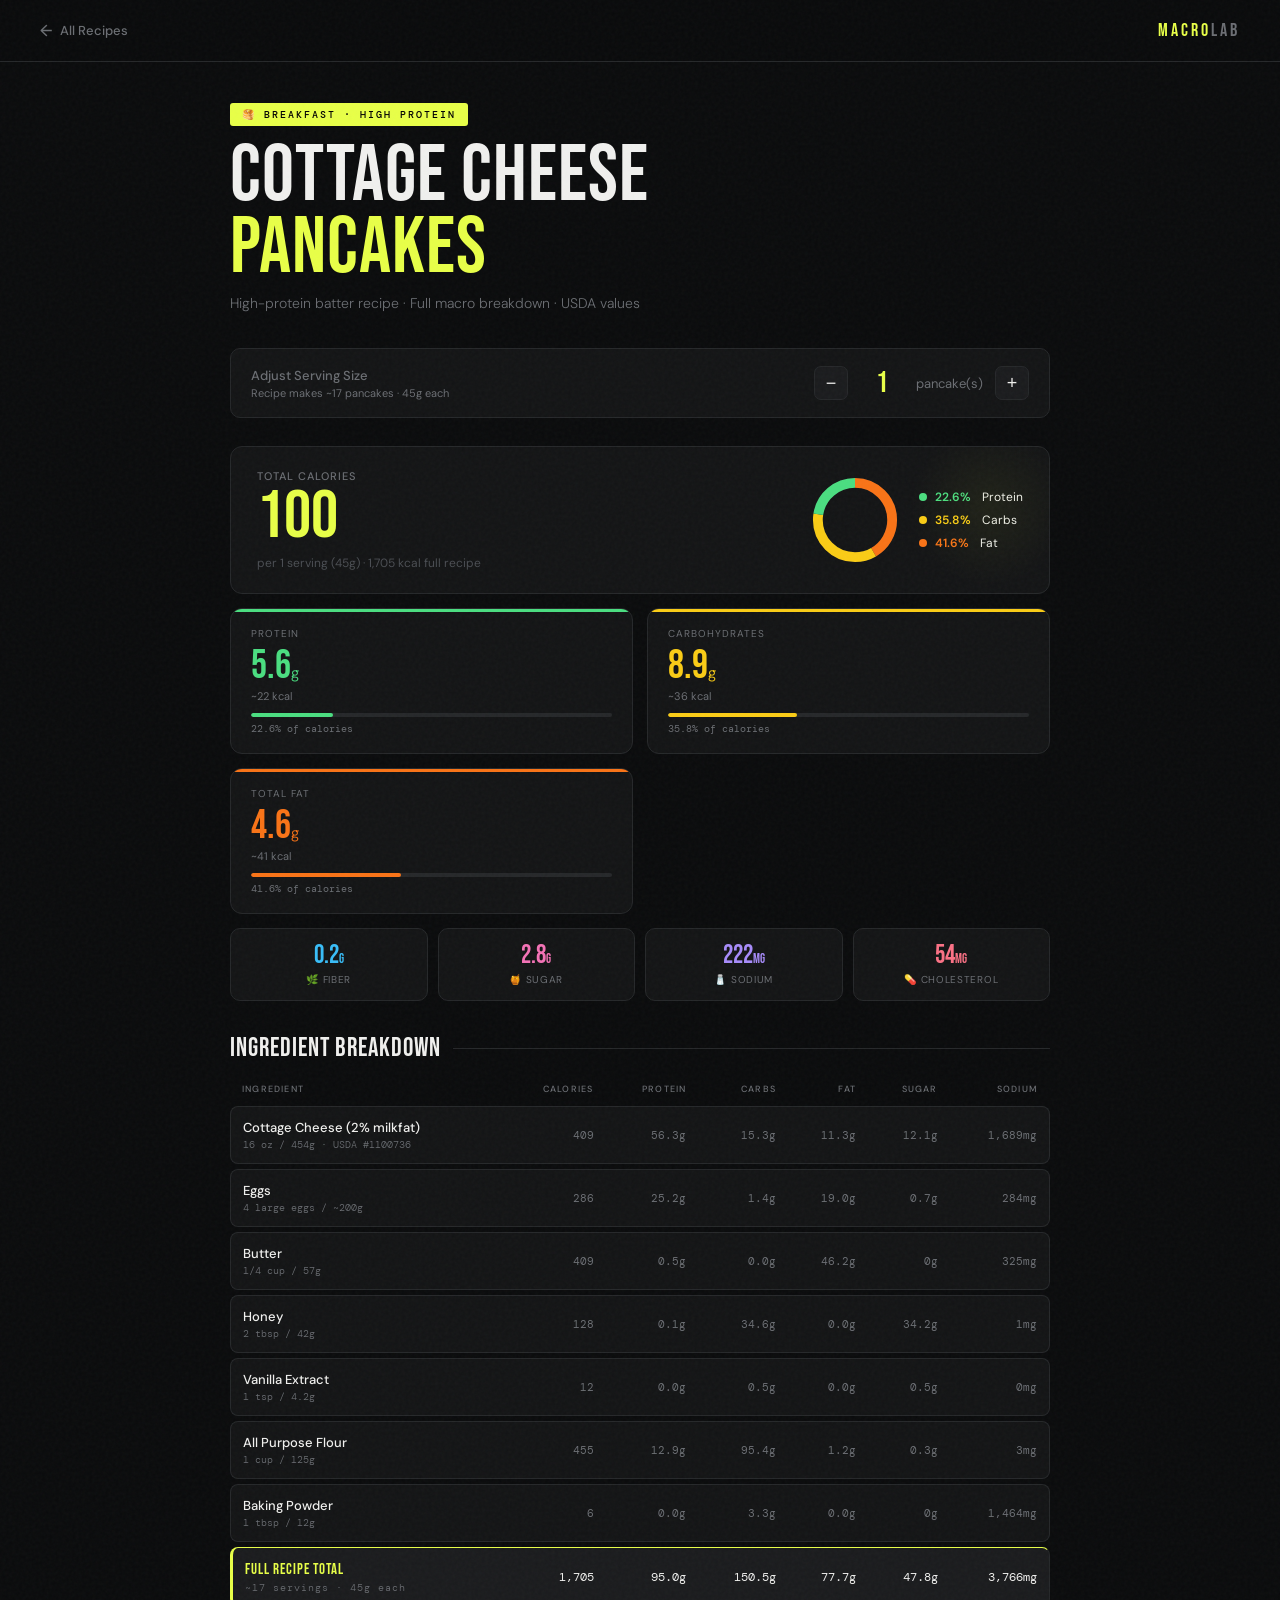
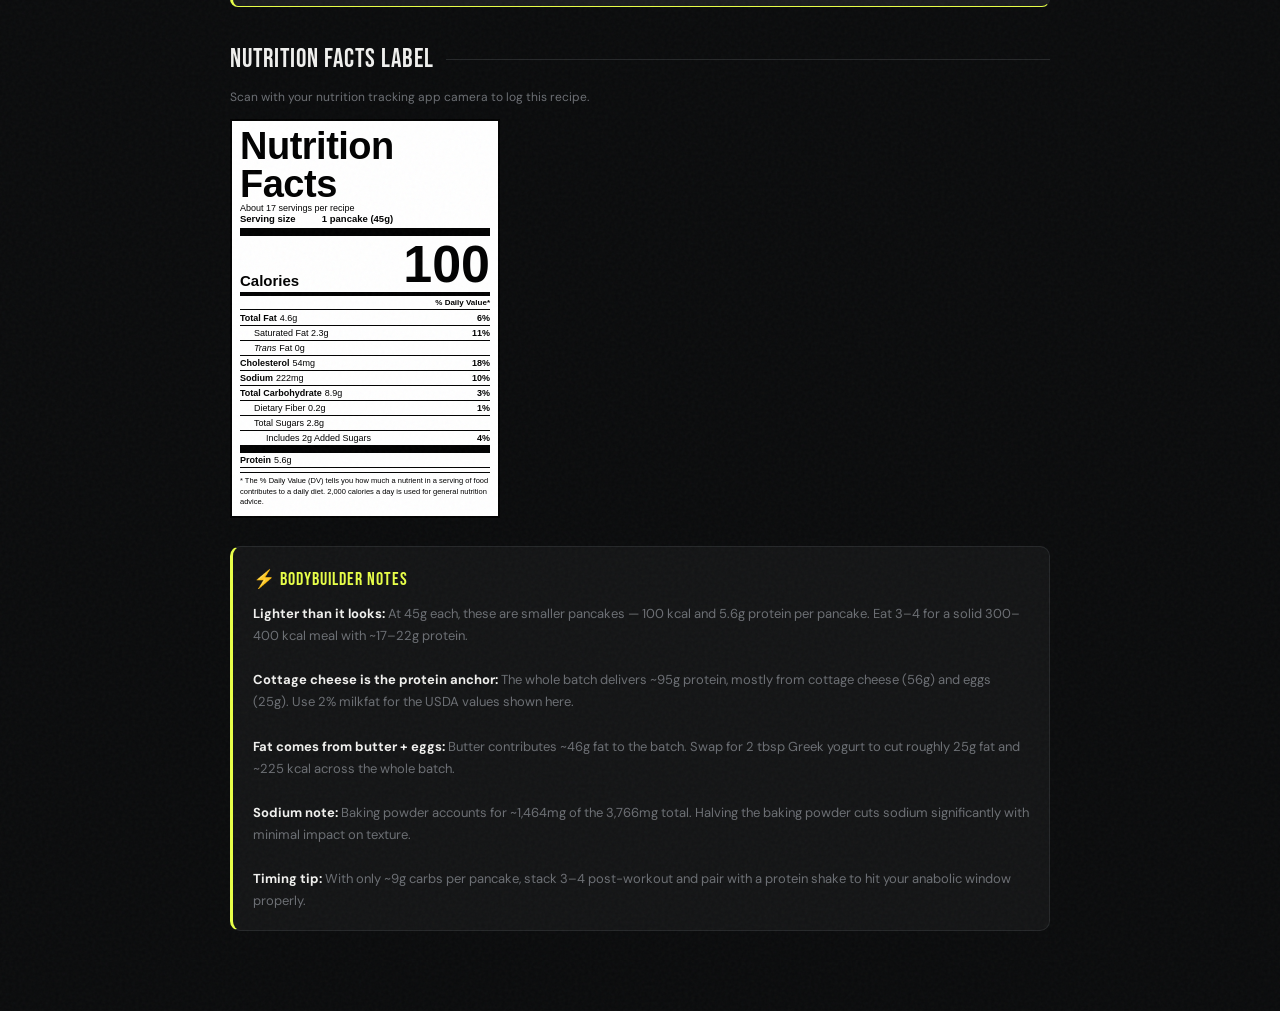
==== commit c5cd35bf: "added label feature" ====
--- a/macro-lab/recipes/cottage-cheese-pancakes.html
+++ b/macro-lab/recipes/cottage-cheese-pancakes.html
@@ -144,6 +144,72 @@
       </tbody>
     </table>
 
+    <!-- NUTRITION FACTS LABEL -->
+    <div class="nf-section">
+      <div class="r-section-title">Nutrition Facts Label</div>
+      <p style="font-size:12px;color:var(--muted);margin-bottom:14px;">Scan with your nutrition tracking app camera to log this recipe.</p>
+      <div class="nf-label">
+        <div class="nf-title">Nutrition Facts</div>
+        <div class="nf-servings-block">
+          <div>
+            <div>About 17 servings per recipe</div>
+            <div class="nf-serving-size">Serving size &nbsp;&nbsp;&nbsp;&nbsp;&nbsp;&nbsp;&nbsp;&nbsp; 1 pancake (45g)</div>
+          </div>
+        </div>
+        <div class="nf-cal-row">
+          <div class="nf-cal-label">Calories</div>
+          <div class="nf-cal-num">100</div>
+        </div>
+        <div class="nf-dv-note">% Daily Value*</div>
+
+        <div class="nf-row">
+          <div class="nf-row-left"><span class="nf-bold">Total Fat</span> 4.6g</div>
+          <div class="nf-pct">6%</div>
+        </div>
+        <div class="nf-row nf-sub">
+          <div class="nf-row-left">Saturated Fat 2.3g</div>
+          <div class="nf-pct">11%</div>
+        </div>
+        <div class="nf-row nf-sub">
+          <div class="nf-row-left"><em>Trans</em> Fat 0g</div>
+          <div></div>
+        </div>
+        <div class="nf-row">
+          <div class="nf-row-left"><span class="nf-bold">Cholesterol</span> 54mg</div>
+          <div class="nf-pct">18%</div>
+        </div>
+        <div class="nf-row">
+          <div class="nf-row-left"><span class="nf-bold">Sodium</span> 222mg</div>
+          <div class="nf-pct">10%</div>
+        </div>
+        <div class="nf-row">
+          <div class="nf-row-left"><span class="nf-bold">Total Carbohydrate</span> 8.9g</div>
+          <div class="nf-pct">3%</div>
+        </div>
+        <div class="nf-row nf-sub">
+          <div class="nf-row-left">Dietary Fiber 0.2g</div>
+          <div class="nf-pct">1%</div>
+        </div>
+        <div class="nf-row nf-sub">
+          <div class="nf-row-left">Total Sugars 2.8g</div>
+          <div></div>
+        </div>
+        <div class="nf-row nf-sub2">
+          <div class="nf-row-left">Includes 2g Added Sugars</div>
+          <div class="nf-pct">4%</div>
+        </div>
+        <div class="nf-row nf-thick-top">
+          <div class="nf-row-left"><span class="nf-bold">Protein</span> 5.6g</div>
+          <div></div>
+        </div>
+        <div class="nf-footer">
+          * The % Daily Value (DV) tells you how much a nutrient in a serving
+          of food contributes to a daily diet. 2,000 calories a day is used
+          for general nutrition advice.
+        </div>
+      </div>
+    </div>
+
     <!-- BODYBUILDER NOTES -->
     <div class="tip-box">
       <div class="tip-title">⚡ Bodybuilder Notes</div>
--- a/macro-lab/styles/global.css
+++ b/macro-lab/styles/global.css
@@ -289,6 +289,84 @@
 .tip-title { font-family: 'Bebas Neue', sans-serif; font-size: 18px; color: var(--accent); margin-bottom: 8px; letter-spacing: 1px; }
 
 /* ============================================================
+   NUTRITION FACTS LABEL
+   FDA 2020 format — white background for app scanning
+   ============================================================ */
+.nf-section { margin-top: 32px; }
+
+.nf-label {
+  background: #fff;
+  color: #000;
+  padding: 6px 8px 8px;
+  width: 270px;
+  border: 2px solid #000;
+  font-family: Arial, Helvetica, sans-serif;
+}
+.nf-title {
+  font-size: 38px;
+  font-weight: 900;
+  line-height: 1;
+  margin-bottom: 0;
+  letter-spacing: -0.5px;
+}
+.nf-servings-block {
+  font-size: 9px;
+  padding-bottom: 4px;
+  border-bottom: 8px solid #000;
+  margin-bottom: 2px;
+  display: flex;
+  justify-content: space-between;
+  align-items: flex-end;
+}
+.nf-serving-size { font-weight: 700; font-size: 9.5px; }
+.nf-servings-count { font-size: 9px; }
+
+.nf-cal-row {
+  display: flex;
+  justify-content: space-between;
+  align-items: flex-end;
+  padding-bottom: 2px;
+  border-bottom: 4px solid #000;
+  margin-bottom: 2px;
+}
+.nf-cal-label { font-size: 15px; font-weight: 700; line-height: 1.3; }
+.nf-cal-num   { font-size: 52px; font-weight: 900; line-height: 1; }
+
+.nf-dv-note {
+  text-align: right;
+  font-size: 8px;
+  font-weight: 700;
+  border-bottom: 1px solid #000;
+  padding-bottom: 2px;
+  margin-bottom: 1px;
+}
+
+.nf-row {
+  display: flex;
+  justify-content: space-between;
+  align-items: baseline;
+  border-bottom: 0.5px solid #000;
+  padding: 2px 0;
+  font-size: 9px;
+}
+.nf-row-left  { display: flex; align-items: baseline; gap: 3px; }
+.nf-bold      { font-weight: 700; }
+.nf-sub       { padding-left: 14px; }
+.nf-sub2      { padding-left: 26px; }
+.nf-thick-top { border-top: 7px solid #000; }
+.nf-med-top   { border-top: 3px solid #000; }
+.nf-pct       { font-weight: 700; font-size: 9px; }
+
+.nf-footer {
+  font-size: 7.5px;
+  line-height: 1.4;
+  border-top: 1px solid #000;
+  margin-top: 4px;
+  padding-top: 3px;
+  color: #000;
+}
+
+/* ============================================================
    RESPONSIVE
    ============================================================ */
 @media (max-width: 640px) {
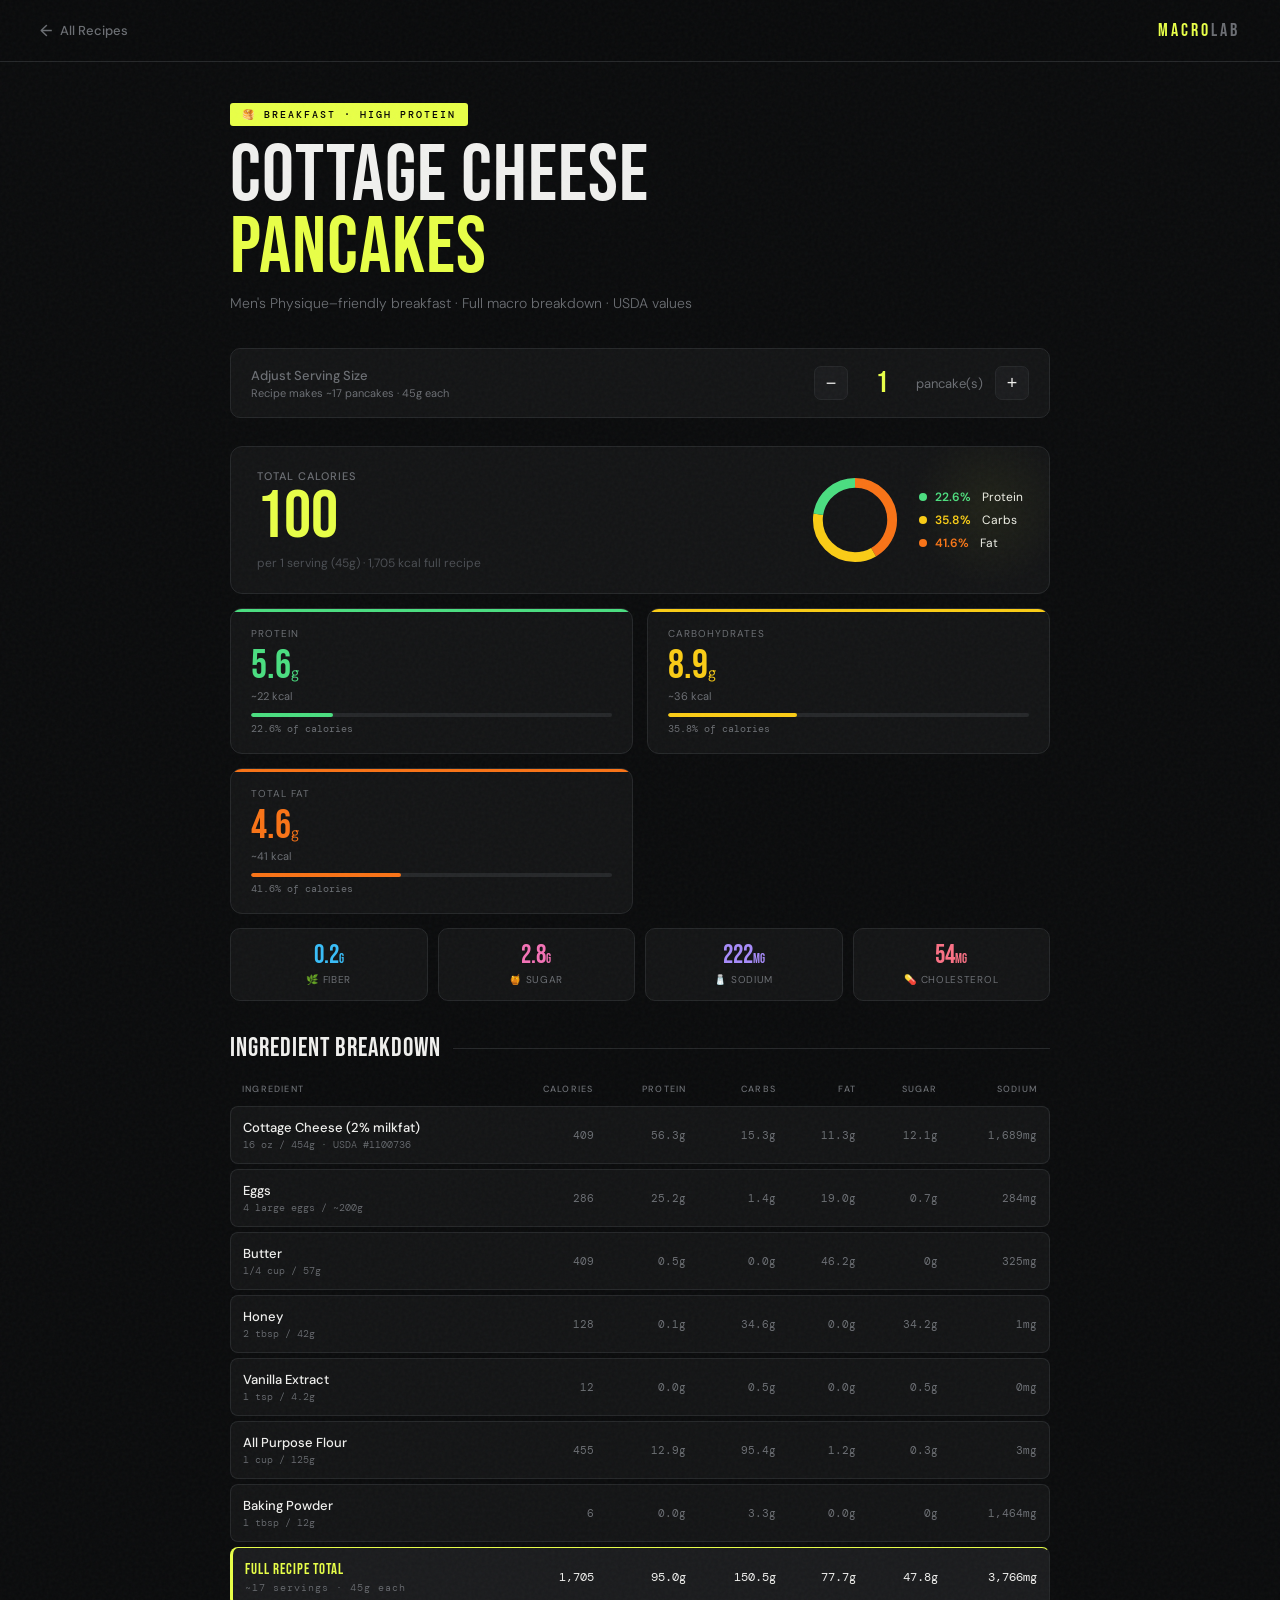
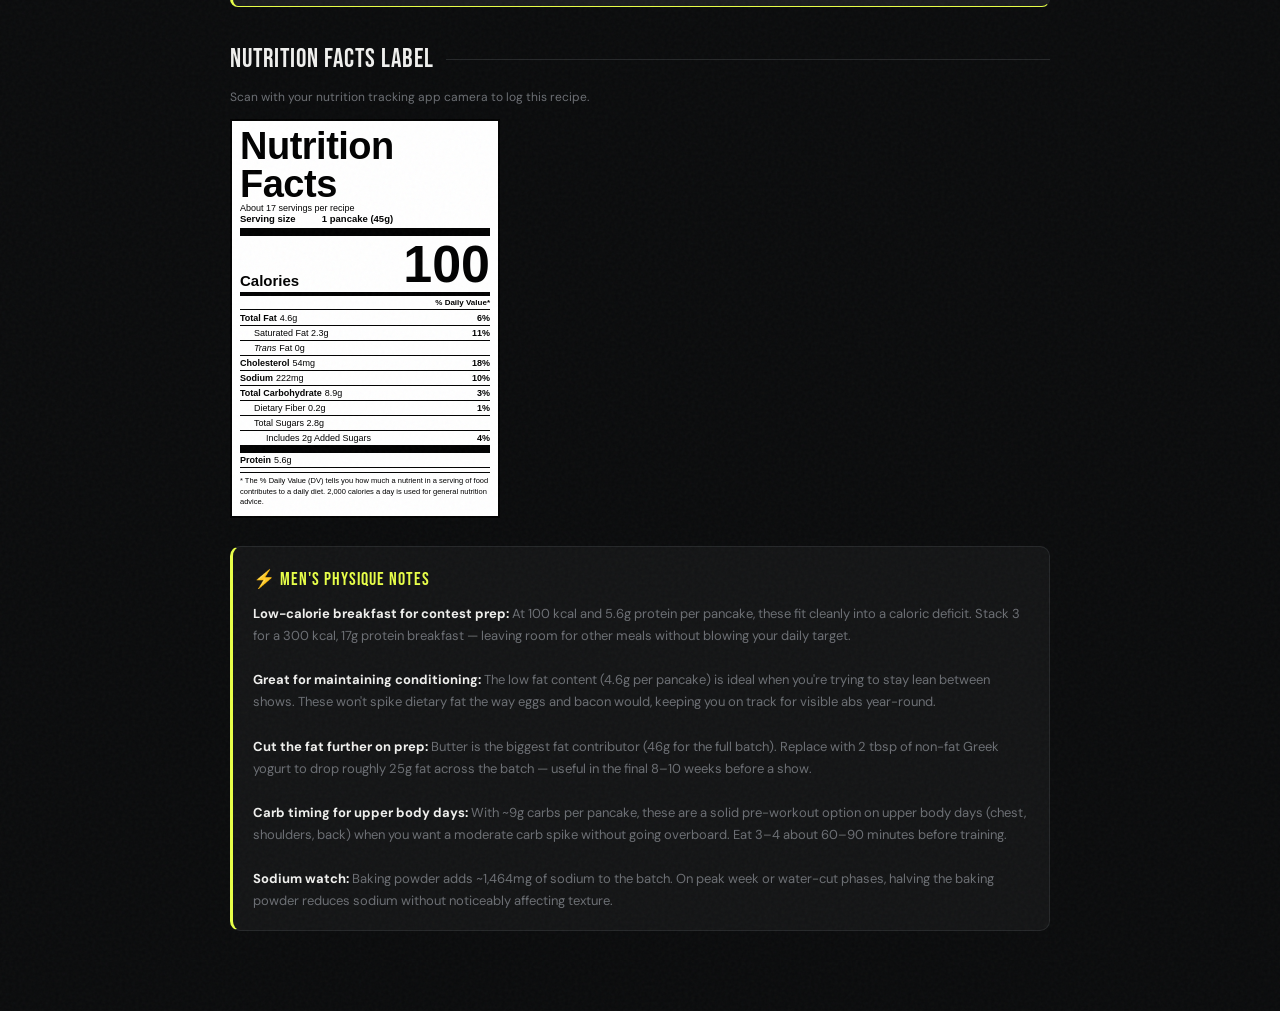
==== commit e35f30dd: "added recipe" ====
--- a/macro-lab/recipes/cottage-cheese-pancakes.html
+++ b/macro-lab/recipes/cottage-cheese-pancakes.html
@@ -39,7 +39,7 @@
     <div class="recipe-header">
       <div class="recipe-tag">🥞 Breakfast · High Protein</div>
       <div class="recipe-page-title">COTTAGE CHEESE<br><span>PANCAKES</span></div>
-      <div class="recipe-page-sub">High-protein batter recipe · Full macro breakdown · USDA values</div>
+      <div class="recipe-page-sub">Men's Physique–friendly breakfast · Full macro breakdown · USDA values</div>
     </div>
 
     <!-- SERVING TOGGLE -->
@@ -210,14 +210,14 @@
       </div>
     </div>
 
-    <!-- BODYBUILDER NOTES -->
+    <!-- MEN'S PHYSIQUE NOTES -->
     <div class="tip-box">
-      <div class="tip-title">⚡ Bodybuilder Notes</div>
-      <strong>Lighter than it looks:</strong> At 45g each, these are smaller pancakes — 100 kcal and 5.6g protein per pancake. Eat 3–4 for a solid 300–400 kcal meal with ~17–22g protein.<br><br>
-      <strong>Cottage cheese is the protein anchor:</strong> The whole batch delivers ~95g protein, mostly from cottage cheese (56g) and eggs (25g). Use 2% milkfat for the USDA values shown here.<br><br>
-      <strong>Fat comes from butter + eggs:</strong> Butter contributes ~46g fat to the batch. Swap for 2 tbsp Greek yogurt to cut roughly 25g fat and ~225 kcal across the whole batch.<br><br>
-      <strong>Sodium note:</strong> Baking powder accounts for ~1,464mg of the 3,766mg total. Halving the baking powder cuts sodium significantly with minimal impact on texture.<br><br>
-      <strong>Timing tip:</strong> With only ~9g carbs per pancake, stack 3–4 post-workout and pair with a protein shake to hit your anabolic window properly.
+      <div class="tip-title">⚡ Men's Physique Notes</div>
+      <strong>Low-calorie breakfast for contest prep:</strong> At 100 kcal and 5.6g protein per pancake, these fit cleanly into a caloric deficit. Stack 3 for a 300 kcal, 17g protein breakfast — leaving room for other meals without blowing your daily target.<br><br>
+      <strong>Great for maintaining conditioning:</strong> The low fat content (4.6g per pancake) is ideal when you're trying to stay lean between shows. These won't spike dietary fat the way eggs and bacon would, keeping you on track for visible abs year-round.<br><br>
+      <strong>Cut the fat further on prep:</strong> Butter is the biggest fat contributor (46g for the full batch). Replace with 2 tbsp of non-fat Greek yogurt to drop roughly 25g fat across the batch — useful in the final 8–10 weeks before a show.<br><br>
+      <strong>Carb timing for upper body days:</strong> With ~9g carbs per pancake, these are a solid pre-workout option on upper body days (chest, shoulders, back) when you want a moderate carb spike without going overboard. Eat 3–4 about 60–90 minutes before training.<br><br>
+      <strong>Sodium watch:</strong> Baking powder adds ~1,464mg of sodium to the batch. On peak week or water-cut phases, halving the baking powder reduces sodium without noticeably affecting texture.
     </div>
 
   </div><!-- end .recipe-page-wrap -->
